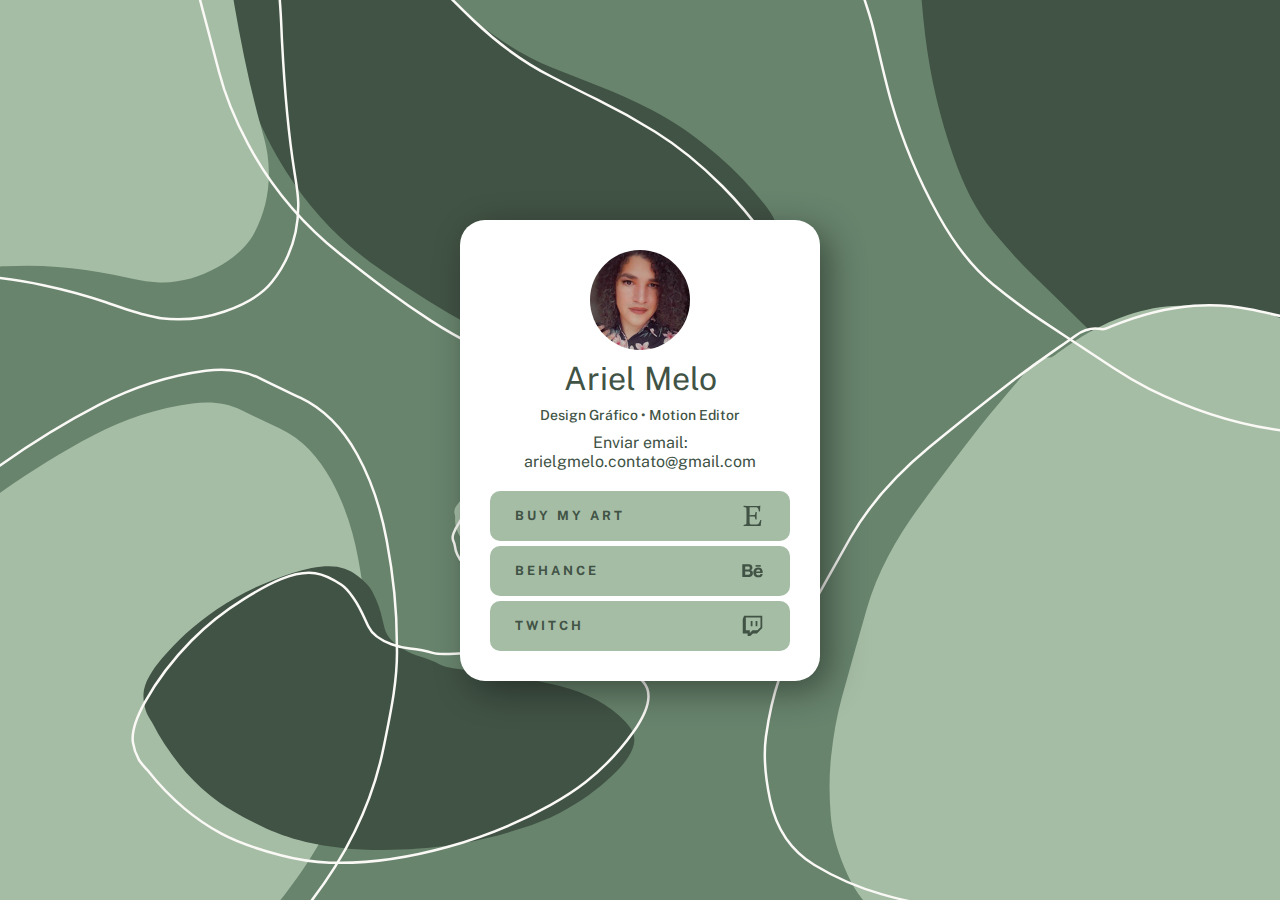
==== index.html @ c496137e "listed twitch and etsy again" ====
<!DOCTYPE html>
<html lang="pt-BR">
<head>
    <meta charset="UTF-8">
    <meta http-equiv="X-UA-Compatible" content="IE=edge">
    <meta name="viewport" content="width=device-width, initial-scale=1.0">
    <title>Ariel Melo</title>
    <link rel="stylesheet" href="style.css">
</head>
<body>
    <div id="background">
        <div id="container">
            <div class="img-container"></div>
            <h1 class="name">Ariel Melo</h1>
        
            <p class="activities">Design Gráfico • Motion Editor</p>
            <a class="contact" href="mailto:arielgmelo.contato@gmail.com">
                <P>Enviar email: arielgmelo.contato@gmail.com</P>
            </a>

            <ul class="list">
                <li>
                    <a class="buttons" href="https://www.etsy.com/shop/arielgmelo" target="_blank">
                        <p class="title">Buy my art</p>
                        <svg class="icons">
                            <use xlink:href="#etsy"></use>
                        </svg>
                    </a>
                </li>
                <li>
                    <a class="buttons" href="https://www.behance.net/arielgmelo" target="_blank">
                        <p class="title">Behance</p>
                        <svg class="icons">
                            <use xlink:href="#behance"></use>
                        </svg>
                    </a>
                </li>
                <!-- <li>
                    <a class="buttons" href="https://www.instagram.com/arielgmelo" target="_blank">
                        <p class="title">Instagram</p>
                        <svg class="icons">
                            <use xlink:href="#instagram"></use>
                        </svg>
                    </a>
                </li> -->
                <!-- <li>
                    <a class="buttons" href="https://www.twitter.com/arielgmelo" target="_blank">
                        <p class="title">Twitter</p>
                        <svg class="icons">
                            <use xlink:href="#twitter"></use>
                        </svg>
                    </a>
                </li> -->
                <li>
                    <a class="buttons" href="https://www.twitch.tv/arielgmelo" target="_blank">
                        <p class="title">Twitch</p>
                        <svg class="icons">
                            <use xlink:href="#twitch"></use>
                        </svg>
                    </a>
                </li>
            </ul>
        </div>
    </div>
    <svg class="hidden">
        <symbol id="etsy" viewBox="0 -340 512 1200">
            <path d="M185.69,60.93c0-6.61,0.72-10.61,12.04-10.61h152.41c26.55,0,41.31,22.65,51.92,65.15l8.53,34.05h25.92
            C441.21,52.96,445.29,11,445.29,11s-65.23,7.33-103.91,7.33H146.46l-104.4-3.35v27.99l35.17,6.61
            c24.73,4.95,30.62,10.12,32.69,32.78c0,0,2.24,66.84,2.24,176.42c0,109.97-1.84,175.77-1.84,175.77c0,19.94-7.98,27.27-32.46,32.14
            l-35.17,6.78V501l104.72-3.35h174.58c39.55,0,130.48,3.35,130.48,3.35c2.16-23.93,15.31-132.32,17.47-144.2h-24.48l-26.25,59.41
            c-20.5,46.49-50.56,49.84-83.9,49.84H235.14c-33.26,0-49.29-13-49.29-41.79V272.34c0,0,73.85,0,97.77,1.91
            c18.59,1.36,29.83,6.71,35.89,32.62l7.98,34.61h28.79l-1.84-87.33l3.9-87.89h-28.39l-9.17,38.6c-5.74,25.36-9.82,29.98-35.82,32.69
            c-33.98,3.43-98.34,2.79-98.34,2.79V60.96h-0.96L185.69,60.93z"/>
        </symbol>
        <symbol id="behance" viewBox="0 -340 512 1200">
            <path d="M208.76,239.29c0,0,46.36-3.45,46.36-57.82c0-54.38-37.93-80.92-85.98-80.92H80.67h-2.59H11v303.89h67.08h2.59h88.46
            c0,0,96.53,3.05,96.53-89.7C265.65,314.73,269.87,239.29,208.76,239.29z M80.67,154.55h77.07h11.38c0,0,21.5,0,21.5,31.61
            c0,31.63-12.65,36.21-26.98,36.21H80.66L80.67,154.55L80.67,154.55z M164.65,350.42c-2.34,0.06-4.32,0-5.65,0H80.67v-81.2h88.46
            c0,0,32.04-0.42,32.04,41.71C201.16,346.49,177.24,350.15,164.65,350.42z"/>
	        <path d="M394.41,177.86c-116.86,0-116.76,116.76-116.76,116.76s-8.01,116.16,116.76,116.16c0,0,103.99,5.94,103.99-80.82h-53.49
		    c0,0,1.78,32.68-48.73,32.68c0,0-53.47,3.56-53.47-52.89h157.46C500.17,309.76,517.41,177.86,394.41,177.86z M342.12,269.22
		    c0,0,6.53-46.84,53.47-46.84c46.96,0,46.34,46.84,46.34,46.84H342.12z"/>
	        <rect x="329.04" y="118.44" width="125.35" height="37.43"/>
        </symbol>
        <symbol id="instagram" viewBox="0 -340 512 1200">
            <path d="M256,128.56c-69.15,0-126.45,56.31-126.45,126.45S185.86,381.46,256,381.46s126.45-57.3,126.45-126.45
		    S325.15,128.56,256,128.56z M256,336.02c-44.46,0-81.01-36.55-81.01-81.01S211.54,174,256,174s81.01,36.55,81.01,81.01
		    S300.46,336.02,256,336.02z"/>
	        <circle cx="387.39" cy="125.6" r="28.65"/>
	        <path d="M461.48,51.5C435.8,24.83,399.25,11,357.75,11H154.25C68.3,11,11,68.3,11,154.25v202.52c0,42.48,13.83,79.03,41.49,105.71
		    C79.17,488.16,114.73,501,155.23,501h201.53c42.48,0,78.04-13.83,103.73-38.53c26.67-25.69,40.5-62.24,40.5-104.72V154.25
		    C501,112.75,487.17,77.19,461.48,51.5z M457.53,357.75c0,30.62-10.87,55.32-28.65,72.12s-42.48,25.69-72.12,25.69H155.23
		    c-29.64,0-54.33-8.89-72.12-25.69c-17.78-17.78-26.67-42.48-26.67-73.1V154.25c0-29.64,8.89-54.33,26.67-72.12
		    c16.79-16.79,42.48-25.69,72.12-25.69h203.51c29.64,0,54.33,8.89,72.12,26.67c16.79,17.78,26.67,42.48,26.67,71.13V357.75
		    L457.53,357.75z"/>
        </symbol>
        <symbol id="twitter" viewBox="0 -340 512 1200">
            <path d="M305.7,226.1L460.2,46.6h-60.8L278.7,186.8L182.3,46.6H41.9l158.8,231.1L39.1,465.4h60.8l127.8-148.5l102,148.5h140.5
	        L305.7,226.1z M126.9,92.5h28.5l229.4,328.2h-28.5L256,277.1v0L126.9,92.5z"/>
        </symbol>
        <symbol id="twitch" viewBox="0 -340 512 1200">
            <path d="M53.65,11L21.72,96.24v340.84h117.11V501h63.95l63.84-63.95h95.86l127.81-127.77V11H53.65z M96.24,53.57h351.48v234.36
            l-74.56,74.56H256l-63.84,63.84v-63.84H96.24V53.57z M213.43,266.66H256V138.85h-42.57V266.66z M330.52,266.66h42.59V138.85h-42.59
            V266.66z"/>
        </symbol>
    </svg>
</body>
</html>
---- style.css ----
@charset "UTF-8";

@import url('https://fonts.googleapis.com/css2?family=Public+Sans:ital,wght@0,100;0,200;0,300;0,400;0,500;0,600;0,700;0,800;0,900;1,100;1,200;1,300;1,400;1,500;1,600;1,700;1,800;1,900&display=swap');

* {
    margin: 0px;
    padding: 0px;
    transition-duration: 0.3s;
}

::selection {
    background: var(--accent-clr);
    color: #FFFFFF;
}

:root {
    --text-clr: #415345;
    --accent-clr: #415345;
    --buttons-bg-clr: #a6bda5;
    --hover-accent-clr: #a6bda5;
    --hover-buttons-bg-clr: #415345;
}

@keyframes zoomIn {
    0% {
        transform: scale(0.7);
    }

    100% {
        transform: scale(1); 
    }
}

@keyframes fadeIn {
    0% {
        opacity: 0;
    }

    50% {
        opacity: 0;
    }

    100% {
        opacity: 1;
    }
}

@keyframes bgFadeIn{
    0% {
        opacity: 0;
    }

    40% {
        opacity: 0;
    }

    100% {
        opacity: 1;
    }
}

#background {
    min-height: 100vh;
    display: flex;
    align-items: center;
    justify-content: center;
    flex-direction: column;
    background-image: url(imagens/background.svg);
    background-attachment: fixed;
    background-repeat: no-repeat;
    background-size: cover;
    background-position: center;
    animation: bgFadeIn .5s forwards;
}

#container {
    background-color: white;
    border-radius: 25px;
    box-shadow: 10px 10px 35px #00000069;
    max-width: 300px;
    min-width: 250px;
    padding: 30px;
    margin: 15px;
    font-family: 'Public Sans', Arial, Helvetica, sans-serif;
    animation: zoomIn .8s forwards, fadeIn .8s forwards;
} 

.img-container {
    background-color: #c4c4c4;
    background-image: url(imagens/foto-perfil.png);
    background-size: cover;
    border-radius: 50%;
    height: 100px;
    width: 100px;
    margin: auto;
}

.name {
    color: var(--text-clr);
    font-weight: normal;
    text-align: center;
    padding: 10px 0px;
}

.activities {
    color: var(--text-clr);
    text-align: center;
    padding-bottom: 5px;
    font-size: 14px;
    font-weight: 500;
}

.contact {
    color: var(--text-clr);
    text-align: center;
    text-decoration: none;
    transition-duration: 0.05s;
}

.contact:hover {
    display: inline-block;
    color: #FFFFFF;
    width: 100%;
    background-color: var(--accent-clr);
    border-radius: 10px;
    transition-duration: 0.05s;
}

.contact>p {
    padding: 5px 0px;
} 

.list {
    display: flex;
    gap: 5px;
    flex-direction: column;
    list-style: none;
    margin-top: 15px;
}

.buttons {
    display: flex;
    background-color: var(--buttons-bg-clr);
    line-height: 50px;
    max-width: 300px;
    height: 50px;
    padding: 0px 25px;
    border-radius: 10px;
    text-decoration: none;
}

.title {
    color: var(--accent-clr);
    text-transform: uppercase;
    letter-spacing: 3px;
    font-weight: bold;
    font-size: 0.8em;
    width: 90%;
}

.icons {
    fill: var(--accent-clr);
    width:10%;
    height: 50px;
    transition-duration: 0.05s;
}

.buttons:hover {
    background-color: var(--hover-buttons-bg-clr);
    transform: scale(1.05);
}

.buttons:hover .title {
    color: var(--hover-accent-clr);
}

.buttons:hover .icons{
    fill: var(--hover-accent-clr);
    transition-duration: 0.05s;
}

.hidden {
    display: none;
}
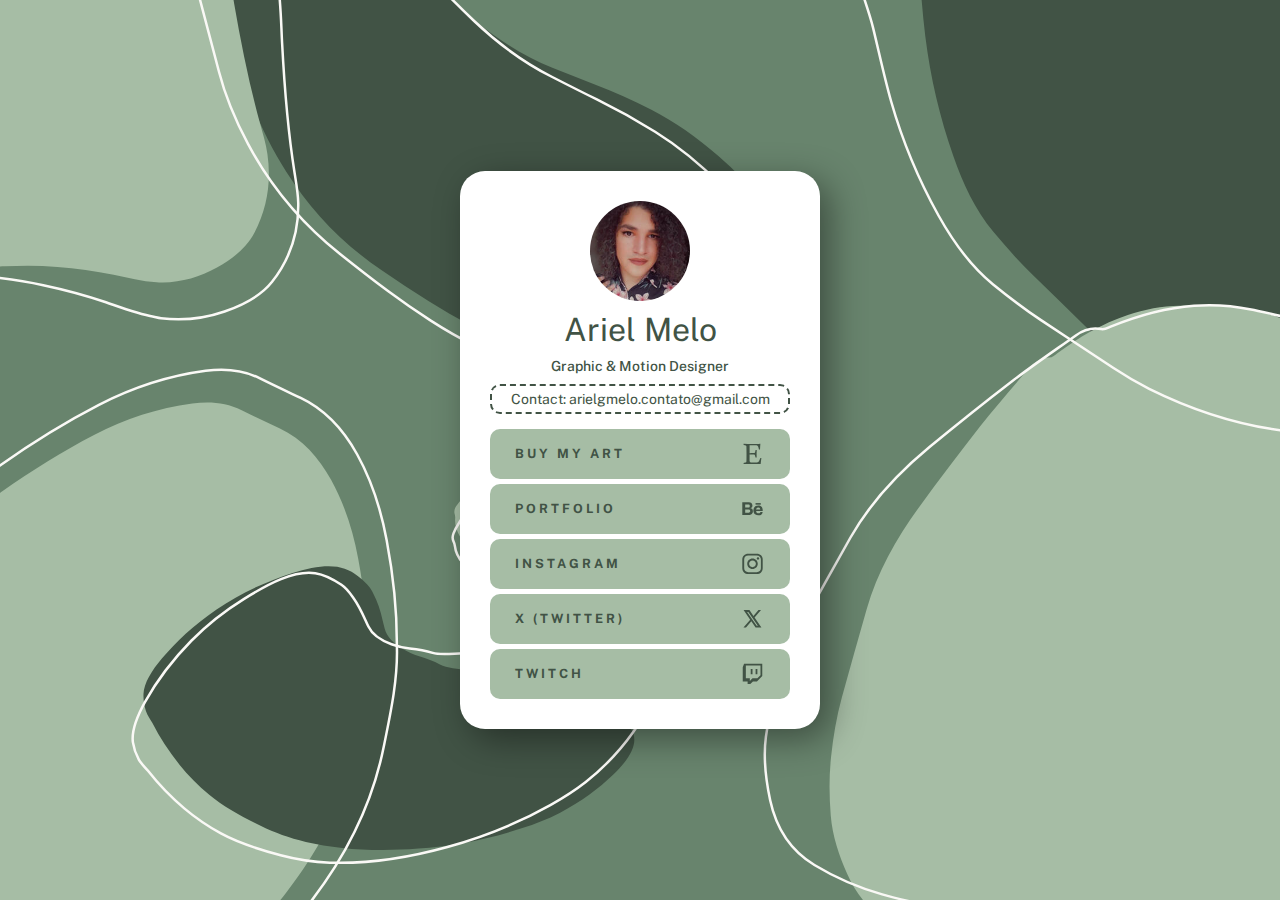
==== commit fcae199b: "reactivation" ====
--- a/index.html
+++ b/index.html
@@ -13,9 +13,9 @@
             <div class="img-container"></div>
             <h1 class="name">Ariel Melo</h1>
         
-            <p class="activities">Design Gráfico • Motion Editor</p>
+            <p class="activities">Graphic & Motion Designer</p>
             <a class="contact" href="mailto:arielgmelo.contato@gmail.com">
-                <P>Enviar email: arielgmelo.contato@gmail.com</P>
+                <P>Contact: arielgmelo.contato@gmail.com</P>
             </a>
 
             <ul class="list">
@@ -29,28 +29,28 @@
                 </li>
                 <li>
                     <a class="buttons" href="https://www.behance.net/arielgmelo" target="_blank">
-                        <p class="title">Behance</p>
+                        <p class="title">Portfolio</p>
                         <svg class="icons">
                             <use xlink:href="#behance"></use>
                         </svg>
                     </a>
                 </li>
-                <!-- <li>
+                <li>
                     <a class="buttons" href="https://www.instagram.com/arielgmelo" target="_blank">
                         <p class="title">Instagram</p>
                         <svg class="icons">
                             <use xlink:href="#instagram"></use>
                         </svg>
                     </a>
-                </li> -->
-                <!-- <li>
+                </li>
+                <li>
                     <a class="buttons" href="https://www.twitter.com/arielgmelo" target="_blank">
-                        <p class="title">Twitter</p>
+                        <p class="title">X (Twitter)</p>
                         <svg class="icons">
                             <use xlink:href="#twitter"></use>
                         </svg>
                     </a>
-                </li> -->
+                </li>
                 <li>
                     <a class="buttons" href="https://www.twitch.tv/arielgmelo" target="_blank">
                         <p class="title">Twitch</p>
--- a/style.css
+++ b/style.css
@@ -105,7 +105,7 @@
 .activities {
     color: var(--text-clr);
     text-align: center;
-    padding-bottom: 5px;
+    padding-bottom: 10px;
     font-size: 14px;
     font-weight: 500;
 }
@@ -115,6 +115,7 @@
     text-align: center;
     text-decoration: none;
     transition-duration: 0.05s;
+    font-size: 14px;
 }
 
 .contact:hover {
@@ -128,7 +129,11 @@
 
 .contact>p {
     padding: 5px 0px;
-} 
+    border-width: 2px;
+    border-radius: 10px;
+    border-style: dashed;
+    border-color: #415345;
+}
 
 .list {
     display: flex;
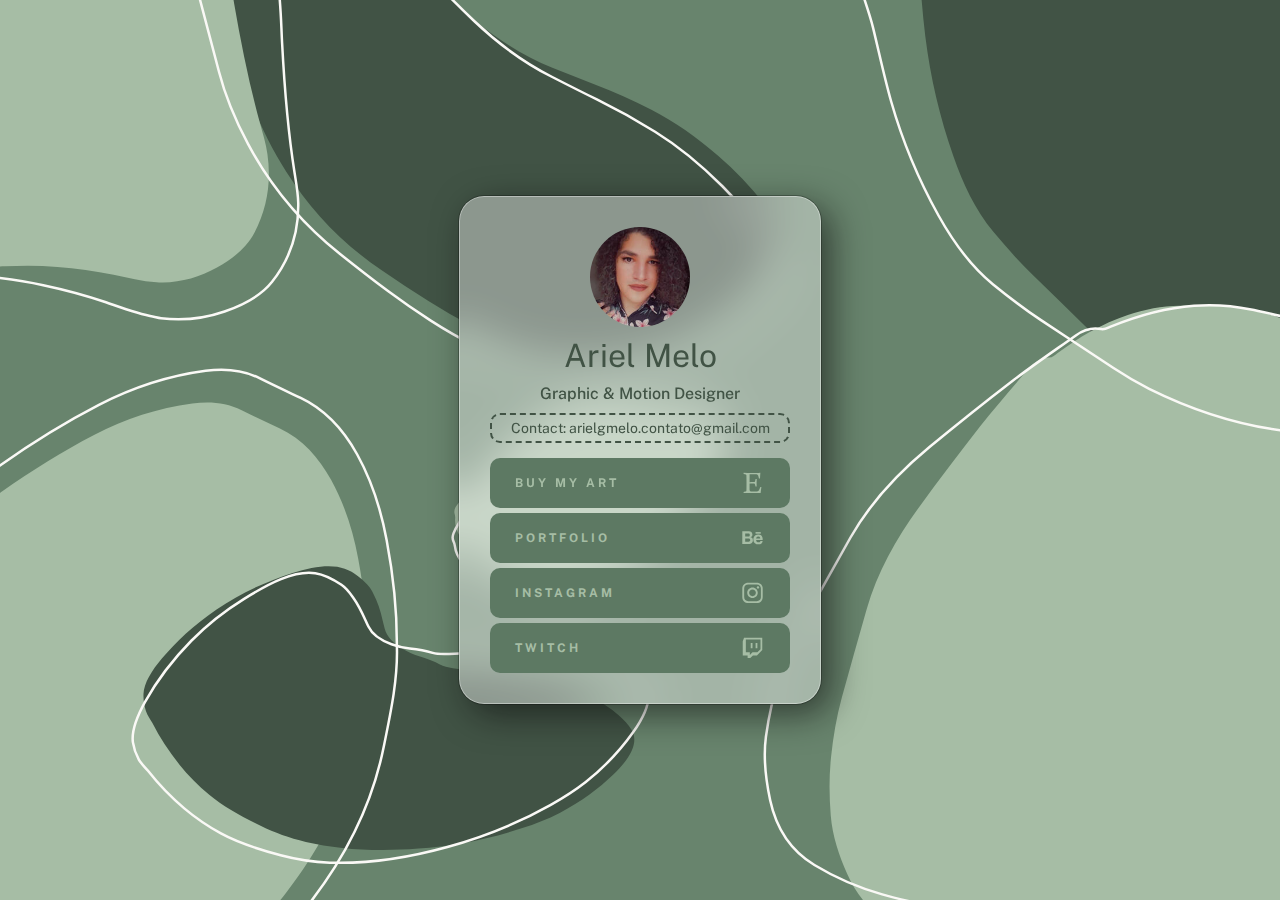
==== commit 863ddb9f: "Update index.html" ====
--- a/index.html
+++ b/index.html
@@ -43,14 +43,14 @@
                         </svg>
                     </a>
                 </li>
-                <li>
+               <!-- <li>
                     <a class="buttons" href="https://www.twitter.com/arielgmelo" target="_blank">
                         <p class="title">X (Twitter)</p>
                         <svg class="icons">
                             <use xlink:href="#twitter"></use>
                         </svg>
                     </a>
-                </li>
+                </li>-->
                 <li>
                     <a class="buttons" href="https://www.twitch.tv/arielgmelo" target="_blank">
                         <p class="title">Twitch</p>
@@ -105,4 +105,4 @@
         </symbol>
     </svg>
 </body>
-</html>+</html>
--- a/style.css
+++ b/style.css
@@ -9,16 +9,19 @@
 }
 
 ::selection {
-    background: var(--accent-clr);
+    background: var(--main-accent-clr);
     color: #FFFFFF;
 }
 
 :root {
-    --text-clr: #415345;
-    --accent-clr: #415345;
-    --buttons-bg-clr: #a6bda5;
-    --hover-accent-clr: #a6bda5;
+    --main-text-clr: #415345;
+    --sec-text-clr: #a6bda5;
+    --third-accent-clr: #5d7963;
+    --main-accent-clr: #415345;
+    --sec-accent-clr: #a6bda5;
+    --buttons-bg-clr: #5d7963;
     --hover-buttons-bg-clr: #415345;
+    background-color: var(--third-accent-clr);
 }
 
 @keyframes zoomIn {
@@ -74,9 +77,14 @@
 }
 
 #container {
-    background-color: white;
+    background-color: #ffffff65;
+    backdrop-filter: blur(20px);
     border-radius: 25px;
-    box-shadow: 10px 10px 35px #00000069;
+    border-width: 1px;
+    border-style: solid;
+    border-color: #ffffff60;
+    outline: 1px solid #00000040;
+    box-shadow: 10px 10px 35px #0b0b0b95;
     max-width: 300px;
     min-width: 250px;
     padding: 30px;
@@ -96,33 +104,33 @@
 }
 
 .name {
-    color: var(--text-clr);
+    color: var(--main-text-clr);
     font-weight: normal;
     text-align: center;
     padding: 10px 0px;
 }
 
 .activities {
-    color: var(--text-clr);
+    color: var(--main-text-clr);
     text-align: center;
     padding-bottom: 10px;
-    font-size: 14px;
+    font-size: 16px;
     font-weight: 500;
 }
 
 .contact {
-    color: var(--text-clr);
+    color: var(--main-text-clr);
     text-align: center;
     text-decoration: none;
+    font-size: 14px;
     transition-duration: 0.05s;
-    font-size: 14px;
 }
 
 .contact:hover {
     display: inline-block;
     color: #FFFFFF;
     width: 100%;
-    background-color: var(--accent-clr);
+    background-color: var(--main-accent-clr);
     border-radius: 10px;
     transition-duration: 0.05s;
 }
@@ -155,19 +163,18 @@
 }
 
 .title {
-    color: var(--accent-clr);
+    color: var(--sec-text-clr);
     text-transform: uppercase;
     letter-spacing: 3px;
     font-weight: bold;
-    font-size: 0.8em;
+    font-size: 12px;
     width: 90%;
 }
 
 .icons {
-    fill: var(--accent-clr);
+    fill: var(--sec-accent-clr);
     width:10%;
     height: 50px;
-    transition-duration: 0.05s;
 }
 
 .buttons:hover {
@@ -175,15 +182,6 @@
     transform: scale(1.05);
 }
 
-.buttons:hover .title {
-    color: var(--hover-accent-clr);
-}
-
-.buttons:hover .icons{
-    fill: var(--hover-accent-clr);
-    transition-duration: 0.05s;
-}
-
 .hidden {
     display: none;
 }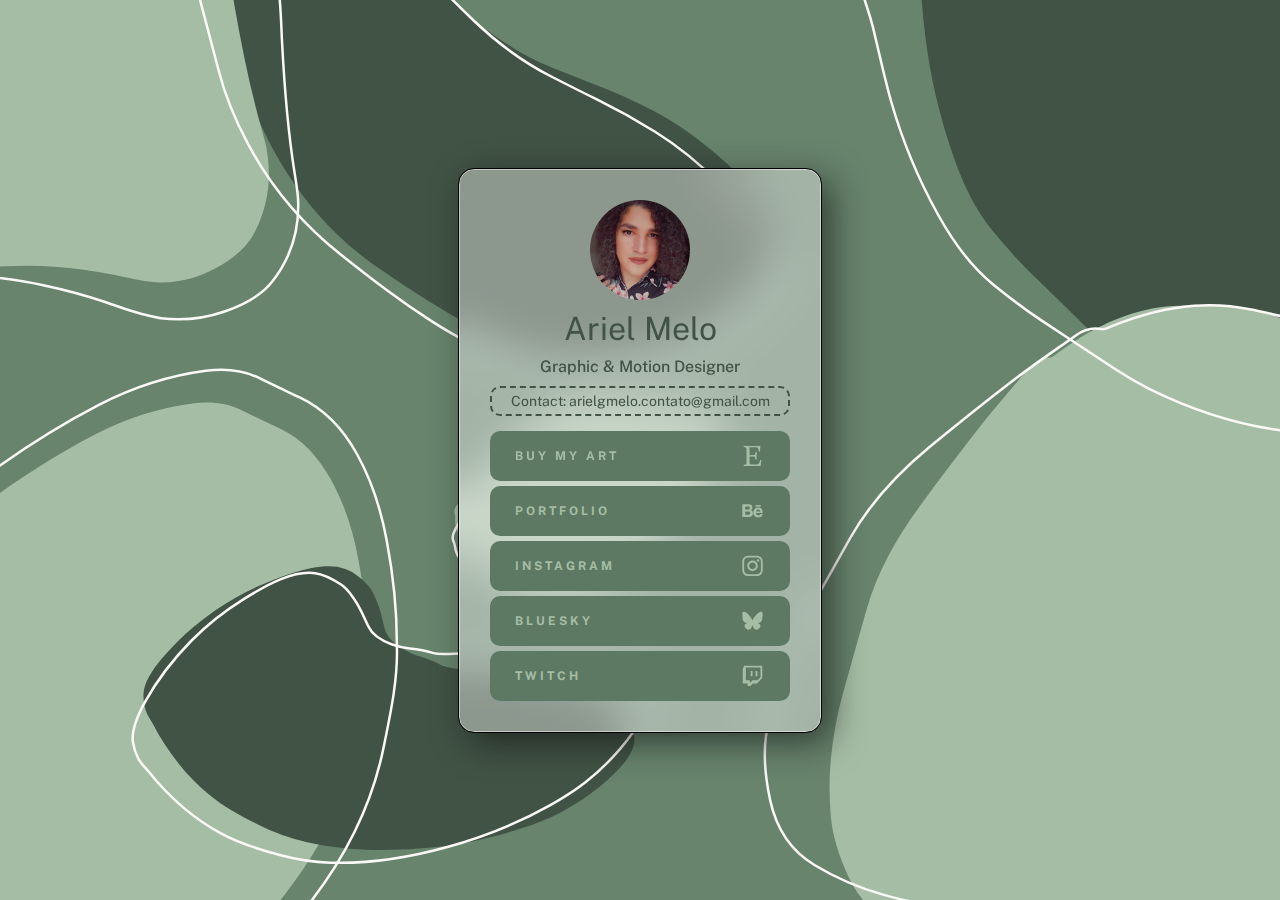
==== commit d67df9be: "some changes" ====
--- a/index.html
+++ b/index.html
@@ -1,108 +1,141 @@
-<!DOCTYPE html>
+<!doctype html>
 <html lang="pt-BR">
-<head>
-    <meta charset="UTF-8">
-    <meta http-equiv="X-UA-Compatible" content="IE=edge">
-    <meta name="viewport" content="width=device-width, initial-scale=1.0">
-    <title>Ariel Melo</title>
-    <link rel="stylesheet" href="style.css">
-</head>
-<body>
-    <div id="background">
-        <div id="container">
-            <div class="img-container"></div>
-            <h1 class="name">Ariel Melo</h1>
-        
-            <p class="activities">Graphic & Motion Designer</p>
-            <a class="contact" href="mailto:arielgmelo.contato@gmail.com">
-                <P>Contact: arielgmelo.contato@gmail.com</P>
-            </a>
+    <head>
+        <meta charset="UTF-8" />
+        <meta http-equiv="X-UA-Compatible" content="IE=edge" />
+        <meta name="viewport" content="width=device-width, initial-scale=1.0" />
+        <title>Ariel Melo</title>
+        <link rel="stylesheet" href="style.css" />
+    </head>
+    <body>
+        <div id="background">
+            <div id="container">
+                <div class="img-container"></div>
+                <h1 class="name">Ariel Melo</h1>
 
-            <ul class="list">
-                <li>
-                    <a class="buttons" href="https://www.etsy.com/shop/arielgmelo" target="_blank">
-                        <p class="title">Buy my art</p>
-                        <svg class="icons">
-                            <use xlink:href="#etsy"></use>
-                        </svg>
-                    </a>
-                </li>
-                <li>
-                    <a class="buttons" href="https://www.behance.net/arielgmelo" target="_blank">
-                        <p class="title">Portfolio</p>
-                        <svg class="icons">
-                            <use xlink:href="#behance"></use>
-                        </svg>
-                    </a>
-                </li>
-                <li>
-                    <a class="buttons" href="https://www.instagram.com/arielgmelo" target="_blank">
-                        <p class="title">Instagram</p>
-                        <svg class="icons">
-                            <use xlink:href="#instagram"></use>
-                        </svg>
-                    </a>
-                </li>
-               <!-- <li>
-                    <a class="buttons" href="https://www.twitter.com/arielgmelo" target="_blank">
-                        <p class="title">X (Twitter)</p>
-                        <svg class="icons">
-                            <use xlink:href="#twitter"></use>
-                        </svg>
-                    </a>
-                </li>-->
-                <li>
-                    <a class="buttons" href="https://www.twitch.tv/arielgmelo" target="_blank">
-                        <p class="title">Twitch</p>
-                        <svg class="icons">
-                            <use xlink:href="#twitch"></use>
-                        </svg>
-                    </a>
-                </li>
-            </ul>
+                <p class="activities">Graphic & Motion Designer</p>
+                <a class="contact" href="mailto:arielgmelo.contato@gmail.com">
+                    <p>Contact: arielgmelo.contato@gmail.com</p>
+                </a>
+
+                <ul class="list">
+                    <li>
+                        <a
+                            class="buttons"
+                            href="https://www.etsy.com/shop/arielgmelo"
+                            target="_blank"
+                        >
+                            <p class="title">Buy my art</p>
+                            <svg class="icons">
+                                <use xlink:href="#etsy"></use>
+                            </svg>
+                        </a>
+                    </li>
+                    <li>
+                        <a
+                            class="buttons"
+                            href="https://www.behance.net/arielgmelo"
+                            target="_blank"
+                        >
+                            <p class="title">Portfolio</p>
+                            <svg class="icons">
+                                <use xlink:href="#behance"></use>
+                            </svg>
+                        </a>
+                    </li>
+                    <li>
+                        <a
+                            class="buttons"
+                            href="https://www.instagram.com/arielgmelo"
+                            target="_blank"
+                        >
+                            <p class="title">Instagram</p>
+                            <svg class="icons">
+                                <use xlink:href="#instagram"></use>
+                            </svg>
+                        </a>
+                    </li>
+                    <li>
+                        <a
+                            class="buttons"
+                            href="https://bsky.app/profile/arielgmelo.bsky.social"
+                            target="_blank"
+                        >
+                            <p class="title">Bluesky</p>
+                            <svg class="icons">
+                                <use xlink:href="#bluesky"></use>
+                            </svg>
+                        </a>
+                    </li>
+                    <li>
+                        <a
+                            class="buttons"
+                            href="https://www.twitch.tv/arielgmelo"
+                            target="_blank"
+                        >
+                            <p class="title">Twitch</p>
+                            <svg class="icons">
+                                <use xlink:href="#twitch"></use>
+                            </svg>
+                        </a>
+                    </li>
+                </ul>
+            </div>
         </div>
-    </div>
-    <svg class="hidden">
-        <symbol id="etsy" viewBox="0 -340 512 1200">
-            <path d="M185.69,60.93c0-6.61,0.72-10.61,12.04-10.61h152.41c26.55,0,41.31,22.65,51.92,65.15l8.53,34.05h25.92
+        <svg class="hidden">
+            <symbol id="etsy" viewBox="0 -340 512 1200">
+                <path
+                    d="M185.69,60.93c0-6.61,0.72-10.61,12.04-10.61h152.41c26.55,0,41.31,22.65,51.92,65.15l8.53,34.05h25.92
             C441.21,52.96,445.29,11,445.29,11s-65.23,7.33-103.91,7.33H146.46l-104.4-3.35v27.99l35.17,6.61
             c24.73,4.95,30.62,10.12,32.69,32.78c0,0,2.24,66.84,2.24,176.42c0,109.97-1.84,175.77-1.84,175.77c0,19.94-7.98,27.27-32.46,32.14
             l-35.17,6.78V501l104.72-3.35h174.58c39.55,0,130.48,3.35,130.48,3.35c2.16-23.93,15.31-132.32,17.47-144.2h-24.48l-26.25,59.41
             c-20.5,46.49-50.56,49.84-83.9,49.84H235.14c-33.26,0-49.29-13-49.29-41.79V272.34c0,0,73.85,0,97.77,1.91
             c18.59,1.36,29.83,6.71,35.89,32.62l7.98,34.61h28.79l-1.84-87.33l3.9-87.89h-28.39l-9.17,38.6c-5.74,25.36-9.82,29.98-35.82,32.69
-            c-33.98,3.43-98.34,2.79-98.34,2.79V60.96h-0.96L185.69,60.93z"/>
-        </symbol>
-        <symbol id="behance" viewBox="0 -340 512 1200">
-            <path d="M208.76,239.29c0,0,46.36-3.45,46.36-57.82c0-54.38-37.93-80.92-85.98-80.92H80.67h-2.59H11v303.89h67.08h2.59h88.46
+            c-33.98,3.43-98.34,2.79-98.34,2.79V60.96h-0.96L185.69,60.93z"
+                />
+            </symbol>
+            <symbol id="behance" viewBox="0 -340 512 1200">
+                <path
+                    d="M208.76,239.29c0,0,46.36-3.45,46.36-57.82c0-54.38-37.93-80.92-85.98-80.92H80.67h-2.59H11v303.89h67.08h2.59h88.46
             c0,0,96.53,3.05,96.53-89.7C265.65,314.73,269.87,239.29,208.76,239.29z M80.67,154.55h77.07h11.38c0,0,21.5,0,21.5,31.61
             c0,31.63-12.65,36.21-26.98,36.21H80.66L80.67,154.55L80.67,154.55z M164.65,350.42c-2.34,0.06-4.32,0-5.65,0H80.67v-81.2h88.46
-            c0,0,32.04-0.42,32.04,41.71C201.16,346.49,177.24,350.15,164.65,350.42z"/>
-	        <path d="M394.41,177.86c-116.86,0-116.76,116.76-116.76,116.76s-8.01,116.16,116.76,116.16c0,0,103.99,5.94,103.99-80.82h-53.49
+            c0,0,32.04-0.42,32.04,41.71C201.16,346.49,177.24,350.15,164.65,350.42z"
+                />
+                <path
+                    d="M394.41,177.86c-116.86,0-116.76,116.76-116.76,116.76s-8.01,116.16,116.76,116.16c0,0,103.99,5.94,103.99-80.82h-53.49
 		    c0,0,1.78,32.68-48.73,32.68c0,0-53.47,3.56-53.47-52.89h157.46C500.17,309.76,517.41,177.86,394.41,177.86z M342.12,269.22
-		    c0,0,6.53-46.84,53.47-46.84c46.96,0,46.34,46.84,46.34,46.84H342.12z"/>
-	        <rect x="329.04" y="118.44" width="125.35" height="37.43"/>
-        </symbol>
-        <symbol id="instagram" viewBox="0 -340 512 1200">
-            <path d="M256,128.56c-69.15,0-126.45,56.31-126.45,126.45S185.86,381.46,256,381.46s126.45-57.3,126.45-126.45
+		    c0,0,6.53-46.84,53.47-46.84c46.96,0,46.34,46.84,46.34,46.84H342.12z"
+                />
+                <rect x="329.04" y="118.44" width="125.35" height="37.43" />
+            </symbol>
+            <symbol id="instagram" viewBox="0 -340 512 1200">
+                <path
+                    d="M256,128.56c-69.15,0-126.45,56.31-126.45,126.45S185.86,381.46,256,381.46s126.45-57.3,126.45-126.45
 		    S325.15,128.56,256,128.56z M256,336.02c-44.46,0-81.01-36.55-81.01-81.01S211.54,174,256,174s81.01,36.55,81.01,81.01
-		    S300.46,336.02,256,336.02z"/>
-	        <circle cx="387.39" cy="125.6" r="28.65"/>
-	        <path d="M461.48,51.5C435.8,24.83,399.25,11,357.75,11H154.25C68.3,11,11,68.3,11,154.25v202.52c0,42.48,13.83,79.03,41.49,105.71
+		    S300.46,336.02,256,336.02z"
+                />
+                <circle cx="387.39" cy="125.6" r="28.65" />
+                <path
+                    d="M461.48,51.5C435.8,24.83,399.25,11,357.75,11H154.25C68.3,11,11,68.3,11,154.25v202.52c0,42.48,13.83,79.03,41.49,105.71
 		    C79.17,488.16,114.73,501,155.23,501h201.53c42.48,0,78.04-13.83,103.73-38.53c26.67-25.69,40.5-62.24,40.5-104.72V154.25
 		    C501,112.75,487.17,77.19,461.48,51.5z M457.53,357.75c0,30.62-10.87,55.32-28.65,72.12s-42.48,25.69-72.12,25.69H155.23
 		    c-29.64,0-54.33-8.89-72.12-25.69c-17.78-17.78-26.67-42.48-26.67-73.1V154.25c0-29.64,8.89-54.33,26.67-72.12
 		    c16.79-16.79,42.48-25.69,72.12-25.69h203.51c29.64,0,54.33,8.89,72.12,26.67c16.79,17.78,26.67,42.48,26.67,71.13V357.75
-		    L457.53,357.75z"/>
-        </symbol>
-        <symbol id="twitter" viewBox="0 -340 512 1200">
-            <path d="M305.7,226.1L460.2,46.6h-60.8L278.7,186.8L182.3,46.6H41.9l158.8,231.1L39.1,465.4h60.8l127.8-148.5l102,148.5h140.5
-	        L305.7,226.1z M126.9,92.5h28.5l229.4,328.2h-28.5L256,277.1v0L126.9,92.5z"/>
-        </symbol>
-        <symbol id="twitch" viewBox="0 -340 512 1200">
-            <path d="M53.65,11L21.72,96.24v340.84h117.11V501h63.95l63.84-63.95h95.86l127.81-127.77V11H53.65z M96.24,53.57h351.48v234.36
+		    L457.53,357.75z"
+                />
+            </symbol>
+            <symbol id="bluesky" viewBox="0 -340 512 1200">
+                <path
+                    d="m 117.35773,69.516938 c 56.11913,42.130702 116.48164,127.554232 138.6437,173.397452 22.16375,-45.83985 82.52288,-131.26759 138.6437,-173.397452 40.4926,-30.399833 106.10109,-53.921498 106.10109,20.92568 0,14.948002 -8.57028,125.570952 -13.59682,143.530152 -17.47227,62.43861 -81.14052,78.3639 -137.77446,68.72518 98.99505,16.84857 124.17844,72.65713 69.79193,128.46569 -103.29074,105.9914 -148.45881,-26.59363 -160.03777,-60.56673 -2.12168,-6.22809 -3.1145,-9.14164 -3.1291,-6.66415 -0.0147,-2.47758 -1.00743,0.43606 -3.12911,6.66415 C 241.297,404.57001 196.12977,537.15841 92.833121,431.16364 38.44577,375.35508 63.628319,319.54314 162.62505,302.69795 105.98942,312.33667 42.320333,296.4113 24.850617,233.97277 19.8239,216.01188 11.253781,105.38893 11.253781,90.442618 c 0,-74.847178 65.610164,-51.325513 106.101079,-20.92568 z"
+                />
+            </symbol>
+            <symbol id="twitch" viewBox="0 -340 512 1200">
+                <path
+                    d="M53.65,11L21.72,96.24v340.84h117.11V501h63.95l63.84-63.95h95.86l127.81-127.77V11H53.65z M96.24,53.57h351.48v234.36
             l-74.56,74.56H256l-63.84,63.84v-63.84H96.24V53.57z M213.43,266.66H256V138.85h-42.57V266.66z M330.52,266.66h42.59V138.85h-42.59
-            V266.66z"/>
-        </symbol>
-    </svg>
-</body>
+            V266.66z"
+                />
+            </symbol>
+        </svg>
+    </body>
 </html>
--- a/style.css
+++ b/style.css
@@ -1,6 +1,6 @@
 @charset "UTF-8";
 
-@import url('https://fonts.googleapis.com/css2?family=Public+Sans:ital,wght@0,100;0,200;0,300;0,400;0,500;0,600;0,700;0,800;0,900;1,100;1,200;1,300;1,400;1,500;1,600;1,700;1,800;1,900&display=swap');
+@import url("https://fonts.googleapis.com/css2?family=Public+Sans:ital,wght@0,100;0,200;0,300;0,400;0,500;0,600;0,700;0,800;0,900;1,100;1,200;1,300;1,400;1,500;1,600;1,700;1,800;1,900&display=swap");
 
 * {
     margin: 0px;
@@ -10,7 +10,7 @@
 
 ::selection {
     background: var(--main-accent-clr);
-    color: #FFFFFF;
+    color: #ffffff;
 }
 
 :root {
@@ -30,7 +30,7 @@
     }
 
     100% {
-        transform: scale(1); 
+        transform: scale(1);
     }
 }
 
@@ -48,7 +48,7 @@
     }
 }
 
-@keyframes bgFadeIn{
+@keyframes bgFadeIn {
     0% {
         opacity: 0;
     }
@@ -73,25 +73,27 @@
     background-repeat: no-repeat;
     background-size: cover;
     background-position: center;
-    animation: bgFadeIn .5s forwards;
+    animation: bgFadeIn 0.5s forwards;
 }
 
 #container {
     background-color: #ffffff65;
     backdrop-filter: blur(20px);
-    border-radius: 25px;
+    border-radius: 15px;
     border-width: 1px;
     border-style: solid;
-    border-color: #ffffff60;
-    outline: 1px solid #00000040;
+    border-color: #ffffff80;
+    outline: 1px solid #000000;
     box-shadow: 10px 10px 35px #0b0b0b95;
     max-width: 300px;
     min-width: 250px;
     padding: 30px;
     margin: 15px;
-    font-family: 'Public Sans', Arial, Helvetica, sans-serif;
-    animation: zoomIn .8s forwards, fadeIn .8s forwards;
-} 
+    font-family: "Public Sans", Arial, Helvetica, sans-serif;
+    animation:
+        zoomIn 0.8s forwards,
+        fadeIn 0.8s forwards;
+}
 
 .img-container {
     background-color: #c4c4c4;
@@ -128,14 +130,14 @@
 
 .contact:hover {
     display: inline-block;
-    color: #FFFFFF;
+    color: #ffffff;
     width: 100%;
     background-color: var(--main-accent-clr);
     border-radius: 10px;
     transition-duration: 0.05s;
 }
 
-.contact>p {
+.contact > p {
     padding: 5px 0px;
     border-width: 2px;
     border-radius: 10px;
@@ -173,7 +175,7 @@
 
 .icons {
     fill: var(--sec-accent-clr);
-    width:10%;
+    width: 10%;
     height: 50px;
 }
 
@@ -184,4 +186,4 @@
 
 .hidden {
     display: none;
-}+}
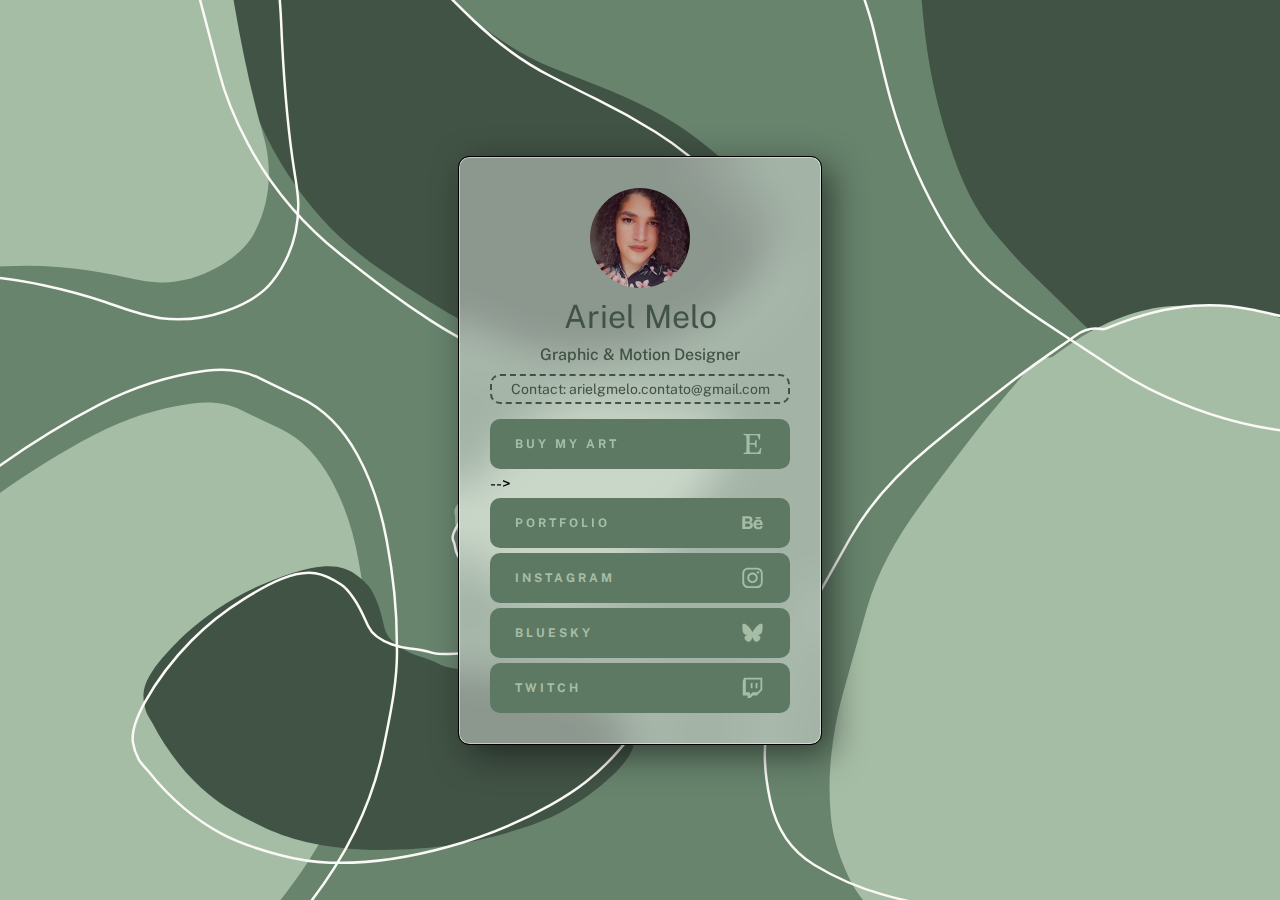
==== commit 86b79872: "Update index.html" ====
--- a/index.html
+++ b/index.html
@@ -19,7 +19,7 @@
                 </a>
 
                 <ul class="list">
-                    <li>
+                    <!--><li>
                         <a
                             class="buttons"
                             href="https://www.etsy.com/shop/arielgmelo"
@@ -30,7 +30,7 @@
                                 <use xlink:href="#etsy"></use>
                             </svg>
                         </a>
-                    </li>
+                    </li>-->
                     <li>
                         <a
                             class="buttons"
--- a/style.css
+++ b/style.css
@@ -79,7 +79,7 @@
 #container {
     background-color: #ffffff65;
     backdrop-filter: blur(20px);
-    border-radius: 15px;
+    border-radius: 10px;
     border-width: 1px;
     border-style: solid;
     border-color: #ffffff80;
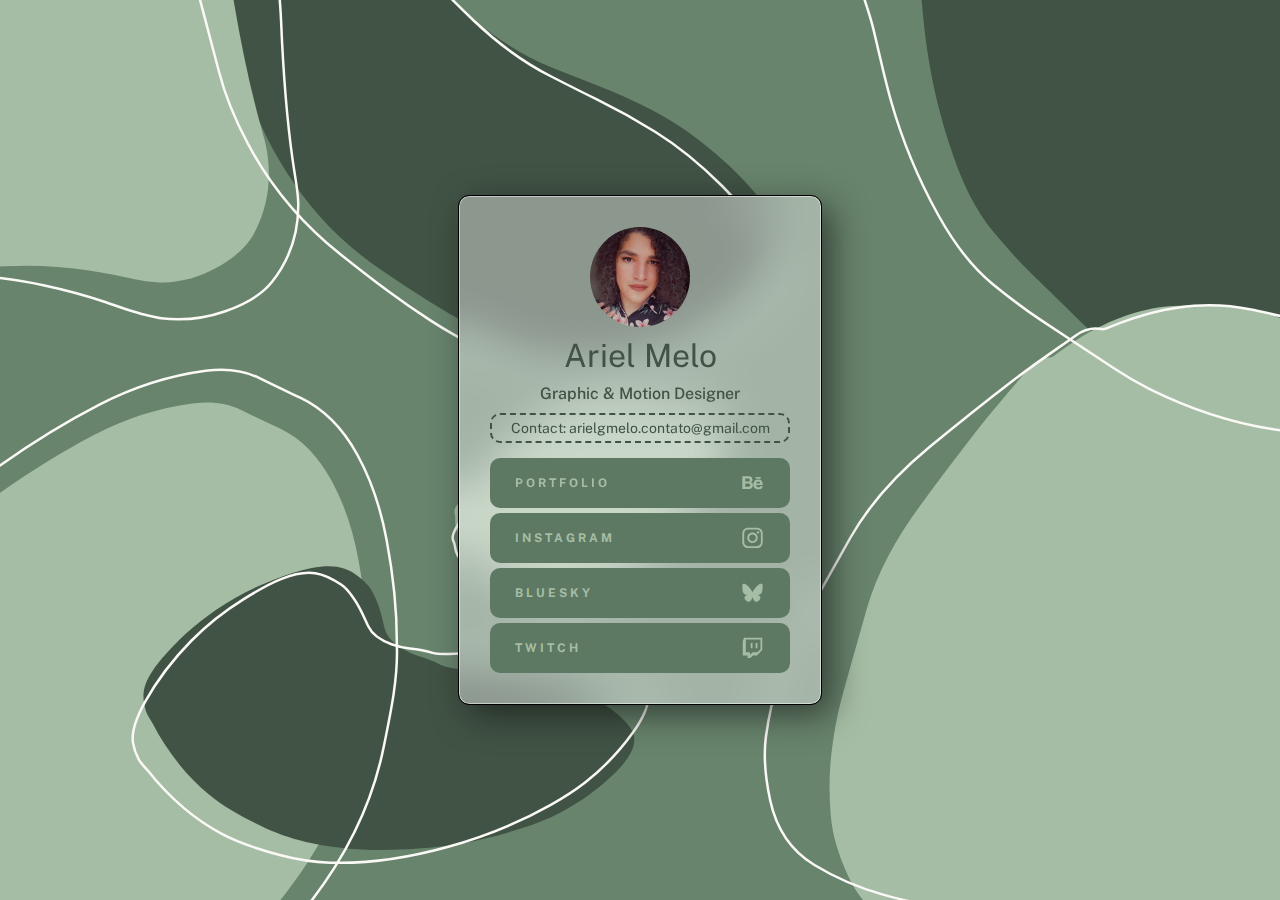
==== commit 1e077597: "Update index.html" ====
--- a/index.html
+++ b/index.html
@@ -19,7 +19,7 @@
                 </a>
 
                 <ul class="list">
-                    <!--><li>
+                    <!--<li>
                         <a
                             class="buttons"
                             href="https://www.etsy.com/shop/arielgmelo"
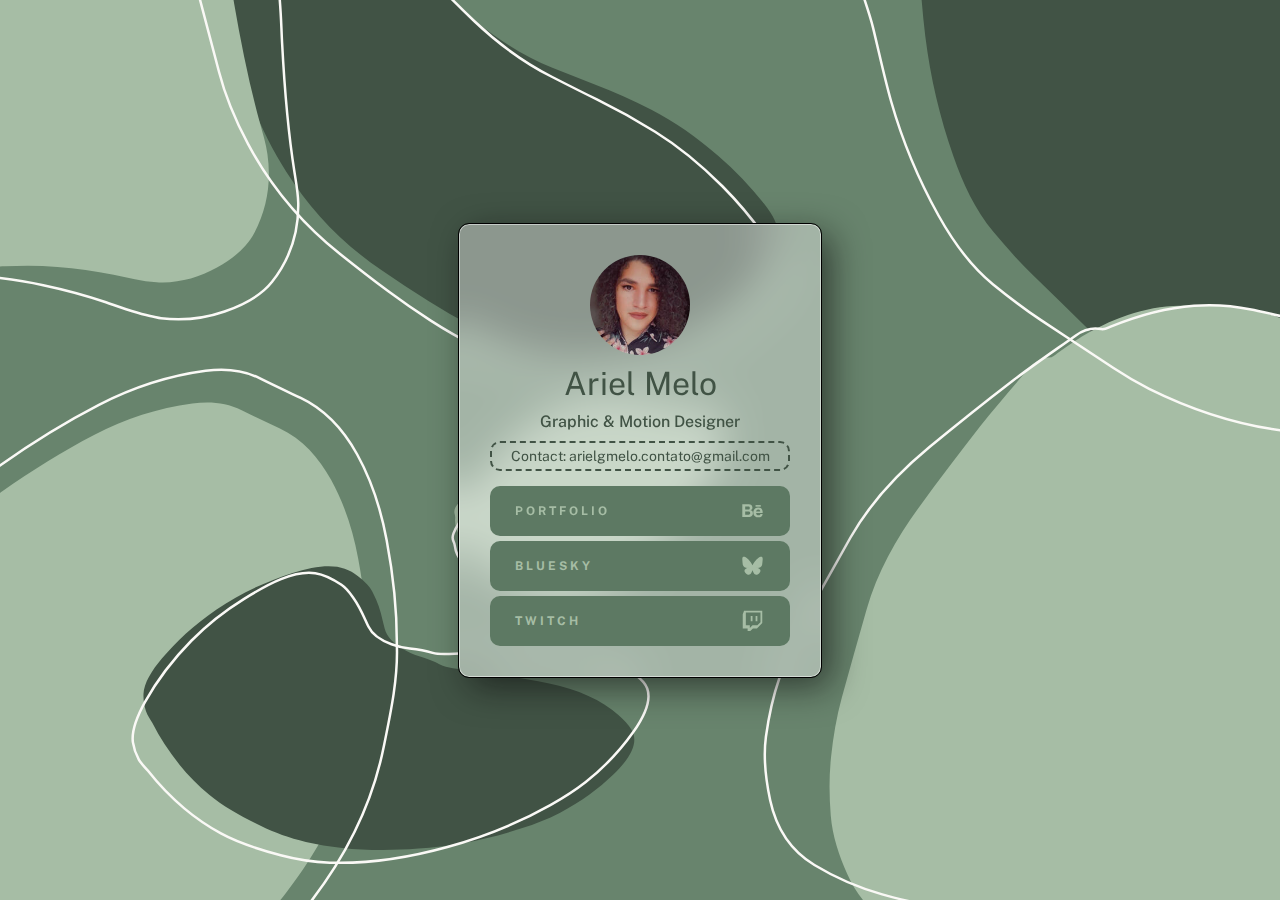
==== commit 082dc223: "disable instagram" ====
--- a/index.html
+++ b/index.html
@@ -34,7 +34,7 @@
                     <li>
                         <a
                             class="buttons"
-                            href="https://www.behance.net/arielgmelo"
+                            href="https://www.behance.net/sagemotion"
                             target="_blank"
                         >
                             <p class="title">Portfolio</p>
@@ -43,7 +43,7 @@
                             </svg>
                         </a>
                     </li>
-                    <li>
+                    <!-- <li>
                         <a
                             class="buttons"
                             href="https://www.instagram.com/arielgmelo"
@@ -54,7 +54,7 @@
                                 <use xlink:href="#instagram"></use>
                             </svg>
                         </a>
-                    </li>
+                    </li> -->
                     <li>
                         <a
                             class="buttons"
